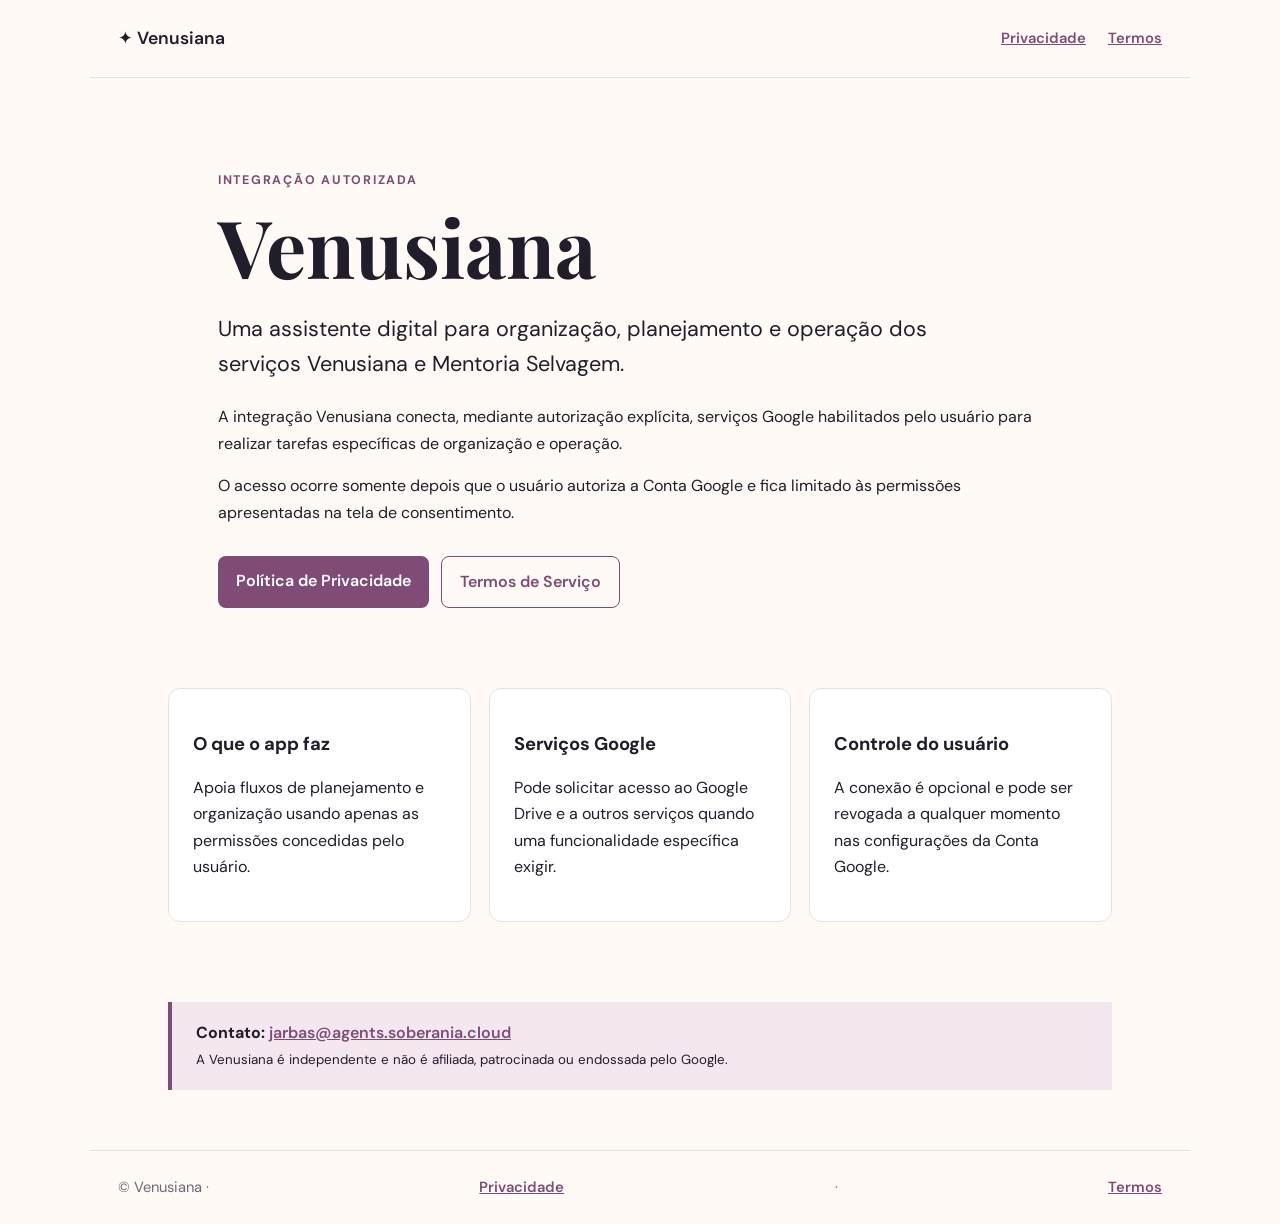
==== index.html @ 53e63041 "Create Venusiana OAuth compliance website" ====
<!doctype html>
<html lang="pt-BR">
<head>
  <meta charset="utf-8"><meta name="viewport" content="width=device-width, initial-scale=1">
  <meta name="description" content="Informações sobre o app Venusiana e sua integração autorizada com serviços Google.">
  <title>Venusiana — Integração com serviços Google</title><link rel="stylesheet" href="/styles.css">
</head>
<body>
<header><a class="brand" href="/">✦ Venusiana</a><nav><a href="/privacy">Privacidade</a><a href="/terms">Termos</a></nav></header>
<main>
<section class="hero"><p class="eyebrow">Integração autorizada</p><h1>Venusiana</h1><p class="lead">Uma assistente digital para organização, planejamento e operação dos serviços Venusiana e Mentoria Selvagem.</p><p>A integração Venusiana conecta, mediante autorização explícita, serviços Google habilitados pelo usuário para realizar tarefas específicas de organização e operação.</p><p>O acesso ocorre somente depois que o usuário autoriza a Conta Google e fica limitado às permissões apresentadas na tela de consentimento.</p><div class="actions"><a class="button" href="/privacy">Política de Privacidade</a><a class="button secondary" href="/terms">Termos de Serviço</a></div></section>
<section class="grid"><article><h2>O que o app faz</h2><p>Apoia fluxos de planejamento e organização usando apenas as permissões concedidas pelo usuário.</p></article><article><h2>Serviços Google</h2><p>Pode solicitar acesso ao Google Drive e a outros serviços quando uma funcionalidade específica exigir.</p></article><article><h2>Controle do usuário</h2><p>A conexão é opcional e pode ser revogada a qualquer momento nas configurações da Conta Google.</p></article></section>
<section class="notice"><strong>Contato:</strong> <a href="mailto:jarbas@agents.soberania.cloud">jarbas@agents.soberania.cloud</a><br><small>A Venusiana é independente e não é afiliada, patrocinada ou endossada pelo Google.</small></section>
</main><footer>© Venusiana · <a href="/privacy">Privacidade</a> · <a href="/terms">Termos</a></footer>
</body></html>
---- styles.css ----
@import url('https://fonts.googleapis.com/css2?family=DM+Sans:wght@400;500;700&family=Playfair+Display:wght@600;700&display=swap');:root{--ink:#211d2b;--muted:#6f6879;--paper:#fffaf5;--accent:#7f4c78;--line:#eadfe8}*{box-sizing:border-box}body{margin:0;background:var(--paper);color:var(--ink);font-family:'DM Sans',system-ui,sans-serif;line-height:1.65}a{color:var(--accent);font-weight:600}header,footer{max-width:1100px;margin:auto;padding:24px 28px;display:flex;justify-content:space-between;gap:20px;align-items:center}header{border-bottom:1px solid var(--line)}nav{display:flex;gap:22px;font-size:.92rem}.brand{text-decoration:none;color:var(--ink);font-size:1.1rem}.hero,.grid,.document{max-width:1000px;margin:auto;padding:80px 28px}.hero{max-width:900px}.eyebrow{text-transform:uppercase;letter-spacing:.14em;color:var(--accent);font-weight:700;font-size:.78rem}.hero h1,.document h1{font-family:'Playfair Display',Georgia,serif;font-size:clamp(2.6rem,7vw,5rem);line-height:1.05;margin:12px 0 24px}.lead{font-size:1.35rem;max-width:720px}.actions{display:flex;flex-wrap:wrap;gap:12px;margin-top:30px}.button{display:inline-block;background:var(--accent);color:#fff;padding:12px 18px;border-radius:8px;text-decoration:none}.secondary{background:transparent;color:var(--accent);border:1px solid var(--accent)}.grid{display:grid;grid-template-columns:repeat(3,1fr);gap:18px;padding-top:0}.grid article{border:1px solid var(--line);background:#fff;padding:24px;border-radius:12px}.grid h2,.document h2{font-size:1.15rem}.notice{max-width:944px;margin:0 auto 60px;padding:18px 24px;background:#f4e8f0;border-left:4px solid var(--accent)}.document{max-width:800px;padding-top:64px}.document h1{font-size:clamp(2.2rem,5vw,3.7rem)}.document h2{margin-top:34px}.muted{color:var(--muted)}.back{margin-top:48px}footer{border-top:1px solid var(--line);color:var(--muted);font-size:.92rem}@media(max-width:700px){.grid{grid-template-columns:1fr}header,footer,.hero,.grid,.document{padding-left:20px;padding-right:20px}header,footer{align-items:flex-start;flex-direction:column}}
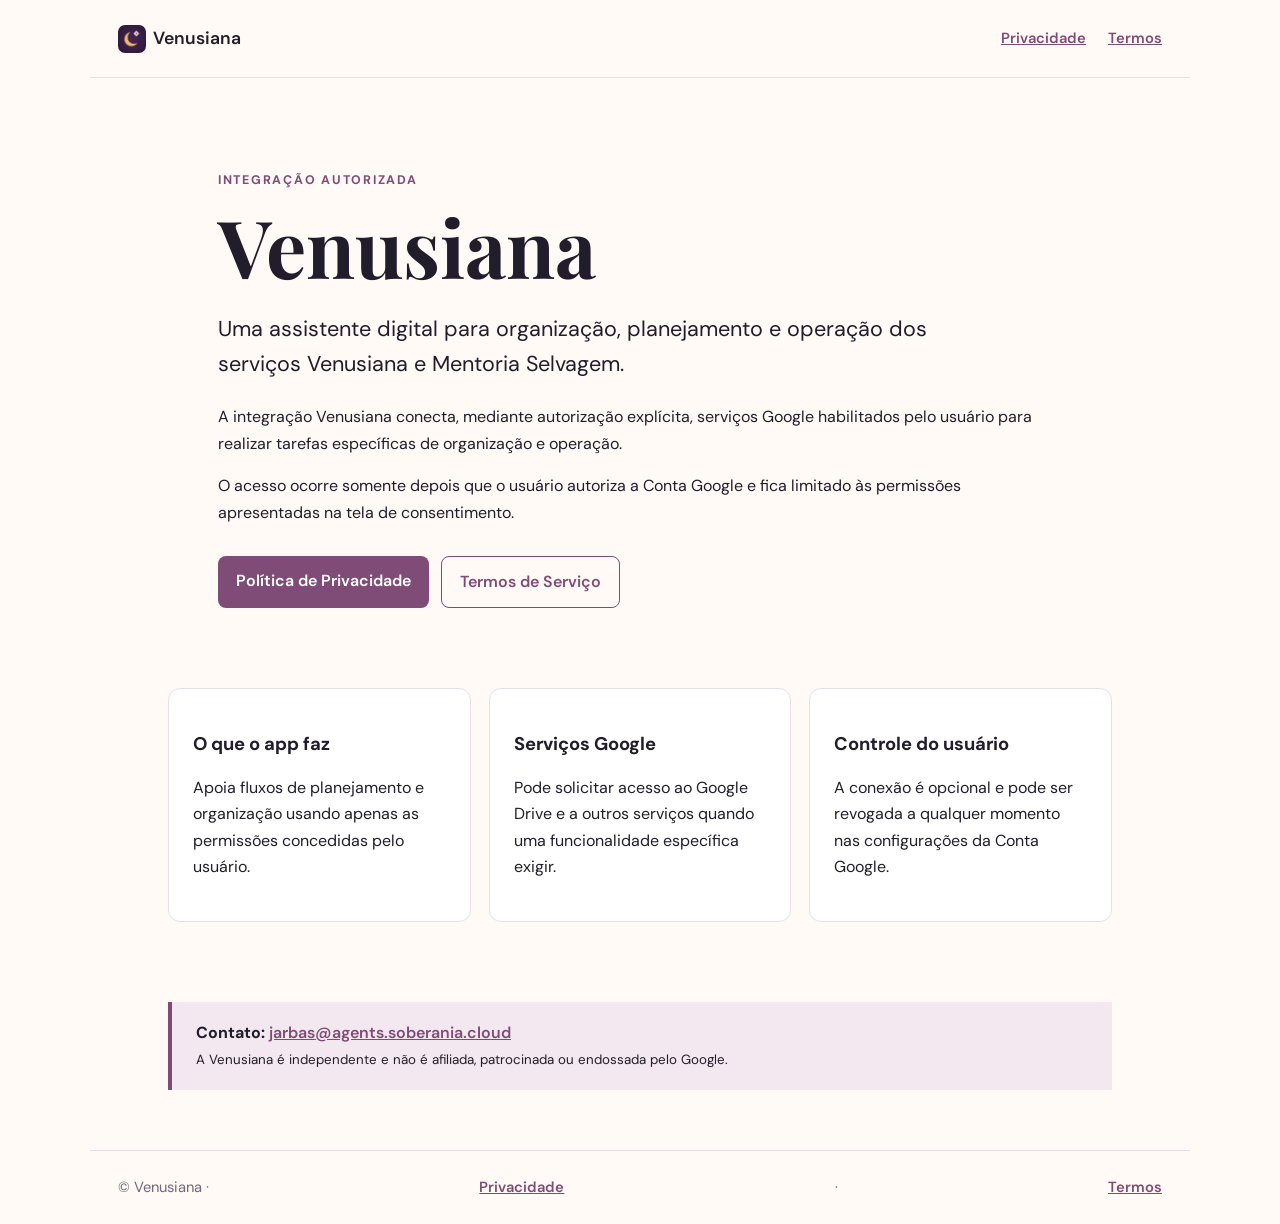
==== commit 9557f220: "Add Venusiana app logo and favicon" ====
--- a/index.html
+++ b/index.html
@@ -3,10 +3,10 @@
 <head>
   <meta charset="utf-8"><meta name="viewport" content="width=device-width, initial-scale=1">
   <meta name="description" content="Informações sobre o app Venusiana e sua integração autorizada com serviços Google.">
-  <title>Venusiana — Integração com serviços Google</title><link rel="stylesheet" href="/styles.css">
+  <title>Venusiana — Integração com serviços Google</title><link rel="icon" type="image/png" href="/venusiana-logo.png"><link rel="stylesheet" href="/styles.css">
 </head>
 <body>
-<header><a class="brand" href="/">✦ Venusiana</a><nav><a href="/privacy">Privacidade</a><a href="/terms">Termos</a></nav></header>
+<header><a class="brand" href="/"><img src="/venusiana-logo.png" alt="" width="28" height="28"> Venusiana</a><nav><a href="/privacy">Privacidade</a><a href="/terms">Termos</a></nav></header>
 <main>
 <section class="hero"><p class="eyebrow">Integração autorizada</p><h1>Venusiana</h1><p class="lead">Uma assistente digital para organização, planejamento e operação dos serviços Venusiana e Mentoria Selvagem.</p><p>A integração Venusiana conecta, mediante autorização explícita, serviços Google habilitados pelo usuário para realizar tarefas específicas de organização e operação.</p><p>O acesso ocorre somente depois que o usuário autoriza a Conta Google e fica limitado às permissões apresentadas na tela de consentimento.</p><div class="actions"><a class="button" href="/privacy">Política de Privacidade</a><a class="button secondary" href="/terms">Termos de Serviço</a></div></section>
 <section class="grid"><article><h2>O que o app faz</h2><p>Apoia fluxos de planejamento e organização usando apenas as permissões concedidas pelo usuário.</p></article><article><h2>Serviços Google</h2><p>Pode solicitar acesso ao Google Drive e a outros serviços quando uma funcionalidade específica exigir.</p></article><article><h2>Controle do usuário</h2><p>A conexão é opcional e pode ser revogada a qualquer momento nas configurações da Conta Google.</p></article></section>
--- a/styles.css
+++ b/styles.css
@@ -1 +1 @@
-@import url('https://fonts.googleapis.com/css2?family=DM+Sans:wght@400;500;700&family=Playfair+Display:wght@600;700&display=swap');:root{--ink:#211d2b;--muted:#6f6879;--paper:#fffaf5;--accent:#7f4c78;--line:#eadfe8}*{box-sizing:border-box}body{margin:0;background:var(--paper);color:var(--ink);font-family:'DM Sans',system-ui,sans-serif;line-height:1.65}a{color:var(--accent);font-weight:600}header,footer{max-width:1100px;margin:auto;padding:24px 28px;display:flex;justify-content:space-between;gap:20px;align-items:center}header{border-bottom:1px solid var(--line)}nav{display:flex;gap:22px;font-size:.92rem}.brand{text-decoration:none;color:var(--ink);font-size:1.1rem}.hero,.grid,.document{max-width:1000px;margin:auto;padding:80px 28px}.hero{max-width:900px}.eyebrow{text-transform:uppercase;letter-spacing:.14em;color:var(--accent);font-weight:700;font-size:.78rem}.hero h1,.document h1{font-family:'Playfair Display',Georgia,serif;font-size:clamp(2.6rem,7vw,5rem);line-height:1.05;margin:12px 0 24px}.lead{font-size:1.35rem;max-width:720px}.actions{display:flex;flex-wrap:wrap;gap:12px;margin-top:30px}.button{display:inline-block;background:var(--accent);color:#fff;padding:12px 18px;border-radius:8px;text-decoration:none}.secondary{background:transparent;color:var(--accent);border:1px solid var(--accent)}.grid{display:grid;grid-template-columns:repeat(3,1fr);gap:18px;padding-top:0}.grid article{border:1px solid var(--line);background:#fff;padding:24px;border-radius:12px}.grid h2,.document h2{font-size:1.15rem}.notice{max-width:944px;margin:0 auto 60px;padding:18px 24px;background:#f4e8f0;border-left:4px solid var(--accent)}.document{max-width:800px;padding-top:64px}.document h1{font-size:clamp(2.2rem,5vw,3.7rem)}.document h2{margin-top:34px}.muted{color:var(--muted)}.back{margin-top:48px}footer{border-top:1px solid var(--line);color:var(--muted);font-size:.92rem}@media(max-width:700px){.grid{grid-template-columns:1fr}header,footer,.hero,.grid,.document{padding-left:20px;padding-right:20px}header,footer{align-items:flex-start;flex-direction:column}}
+@import url('https://fonts.googleapis.com/css2?family=DM+Sans:wght@400;500;700&family=Playfair+Display:wght@600;700&display=swap');:root{--ink:#211d2b;--muted:#6f6879;--paper:#fffaf5;--accent:#7f4c78;--line:#eadfe8}*{box-sizing:border-box}body{margin:0;background:var(--paper);color:var(--ink);font-family:'DM Sans',system-ui,sans-serif;line-height:1.65}a{color:var(--accent);font-weight:600}header,footer{max-width:1100px;margin:auto;padding:24px 28px;display:flex;justify-content:space-between;gap:20px;align-items:center}header{border-bottom:1px solid var(--line)}nav{display:flex;gap:22px;font-size:.92rem}.brand{text-decoration:none;color:var(--ink);font-size:1.1rem;display:flex;align-items:center;gap:7px}.brand img{border-radius:7px}.hero,.grid,.document{max-width:1000px;margin:auto;padding:80px 28px}.hero{max-width:900px}.eyebrow{text-transform:uppercase;letter-spacing:.14em;color:var(--accent);font-weight:700;font-size:.78rem}.hero h1,.document h1{font-family:'Playfair Display',Georgia,serif;font-size:clamp(2.6rem,7vw,5rem);line-height:1.05;margin:12px 0 24px}.lead{font-size:1.35rem;max-width:720px}.actions{display:flex;flex-wrap:wrap;gap:12px;margin-top:30px}.button{display:inline-block;background:var(--accent);color:#fff;padding:12px 18px;border-radius:8px;text-decoration:none}.secondary{background:transparent;color:var(--accent);border:1px solid var(--accent)}.grid{display:grid;grid-template-columns:repeat(3,1fr);gap:18px;padding-top:0}.grid article{border:1px solid var(--line);background:#fff;padding:24px;border-radius:12px}.grid h2,.document h2{font-size:1.15rem}.notice{max-width:944px;margin:0 auto 60px;padding:18px 24px;background:#f4e8f0;border-left:4px solid var(--accent)}.document{max-width:800px;padding-top:64px}.document h1{font-size:clamp(2.2rem,5vw,3.7rem)}.document h2{margin-top:34px}.muted{color:var(--muted)}.back{margin-top:48px}footer{border-top:1px solid var(--line);color:var(--muted);font-size:.92rem}@media(max-width:700px){.grid{grid-template-columns:1fr}header,footer,.hero,.grid,.document{padding-left:20px;padding-right:20px}header,footer{align-items:flex-start;flex-direction:column}}
